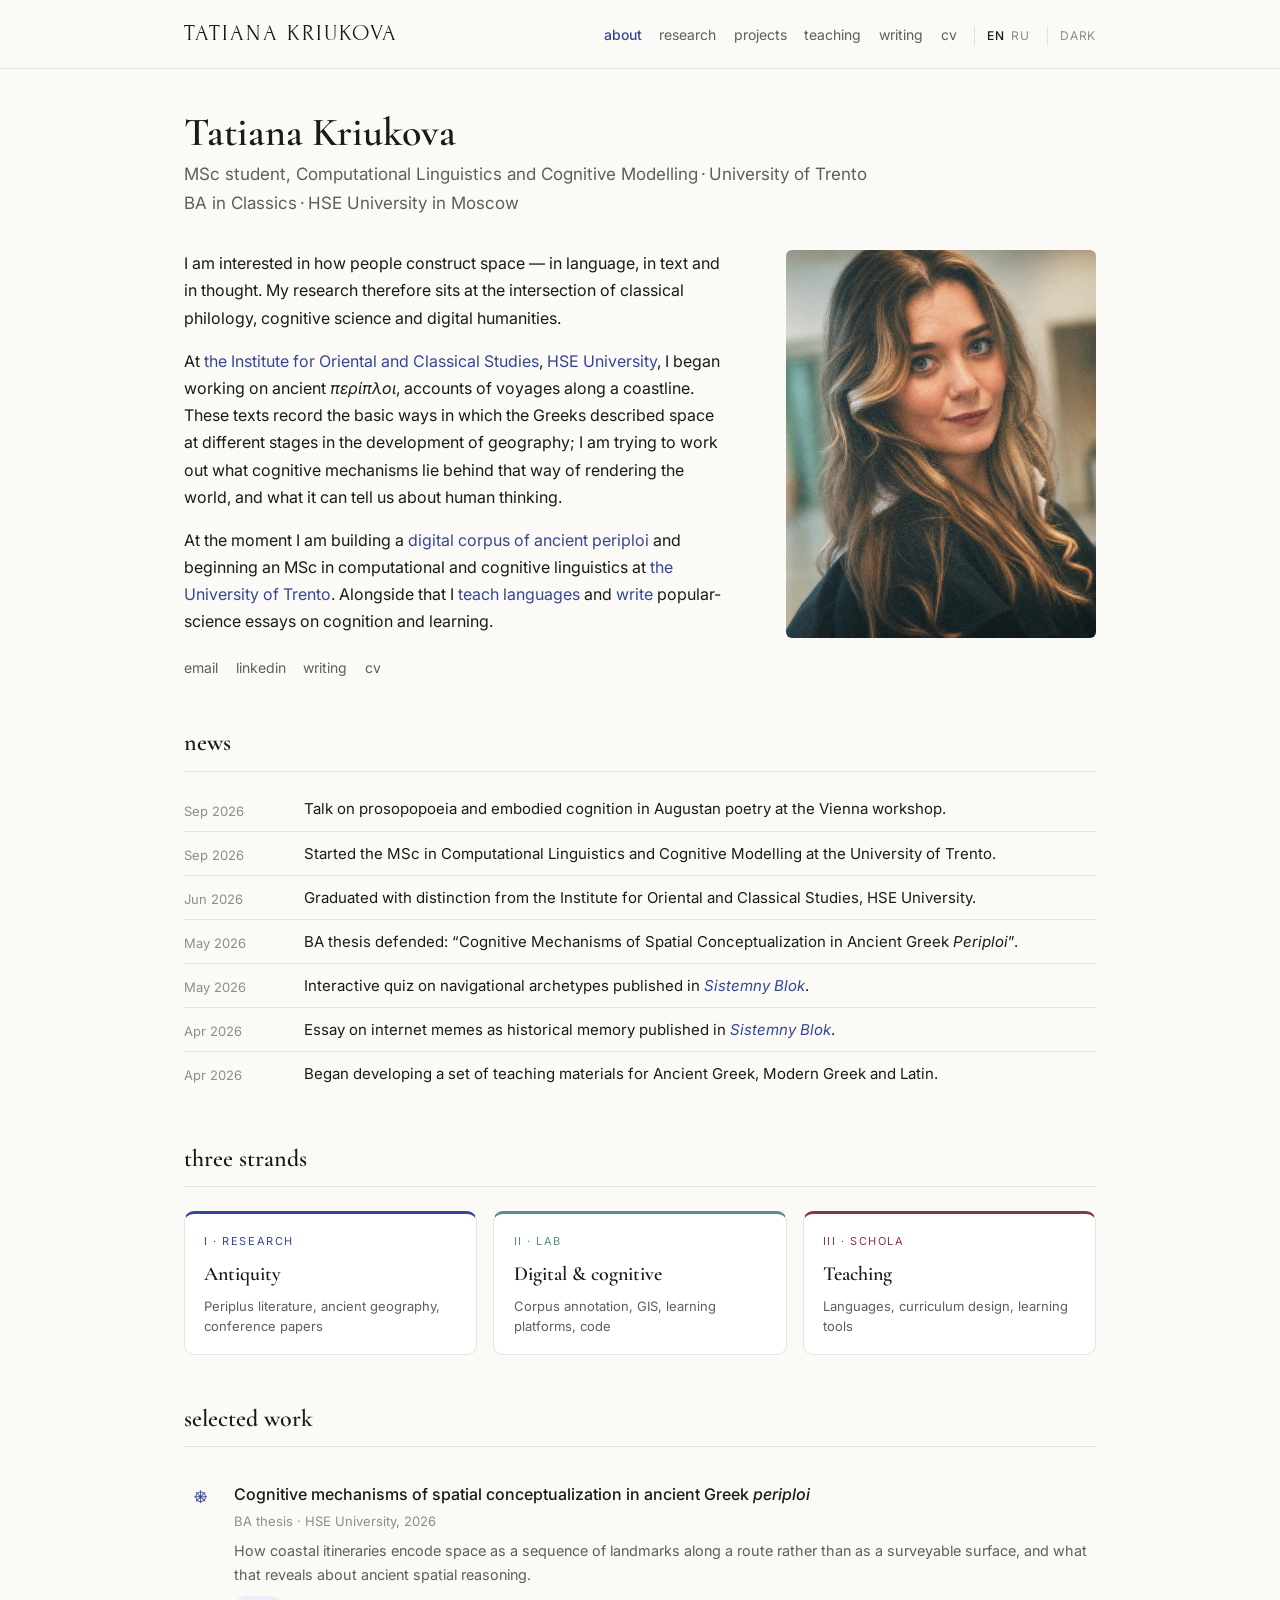
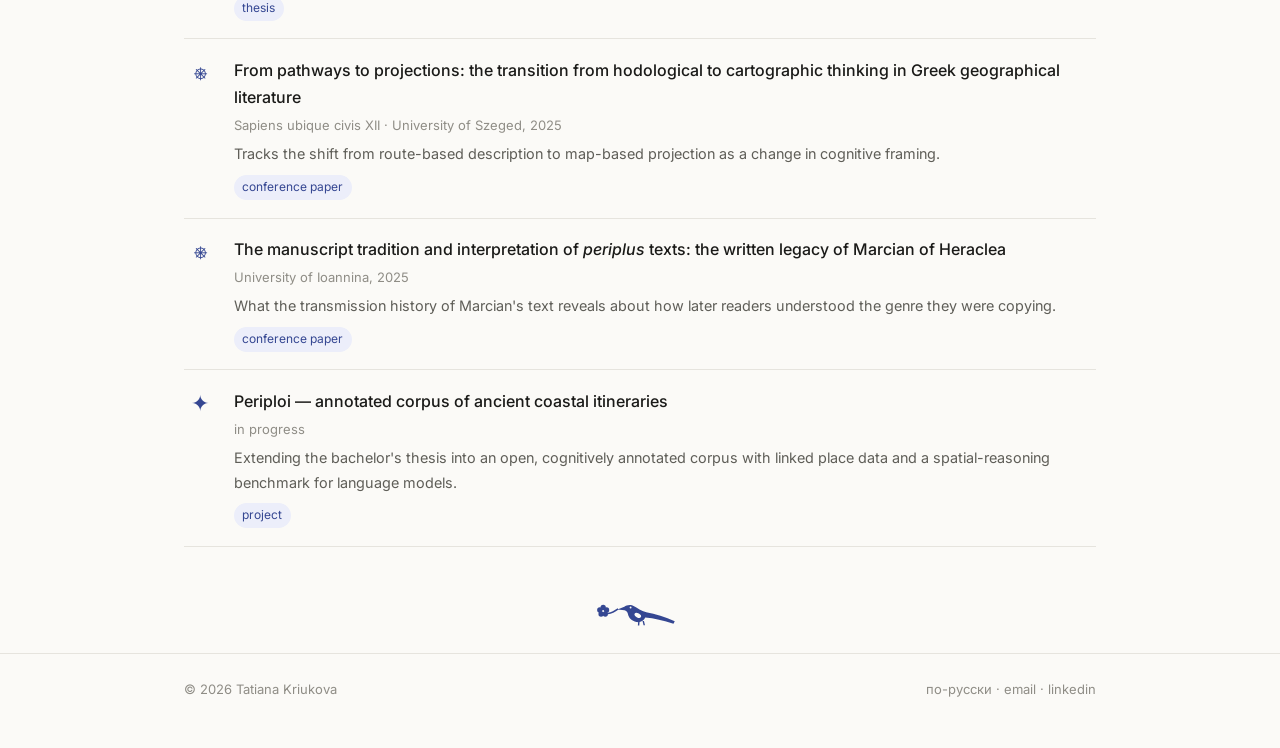
==== index.html @ 4d417af6 "Add files via upload" ====
<!DOCTYPE html>
<html lang="en">
<head>
<meta charset="utf-8">
<meta name="viewport" content="width=device-width, initial-scale=1">
<title>Tatiana Kriukova — cognition, coastlines, and code</title>
<meta name="description" content="Classicist and computational linguist. Periplus literature, spatial cognition in ancient Greek geographical writing, digital humanities and language teaching.">
<link rel="alternate" hreflang="en" href="index.html">
<link rel="alternate" hreflang="ru" href="ru/index.html">
<link rel="preconnect" href="https://fonts.googleapis.com">
<link rel="preconnect" href="https://fonts.gstatic.com" crossorigin>
<link href="https://fonts.googleapis.com/css2?family=Cormorant+Garamond:wght@400;500;600&family=Forum&family=Inter:wght@400;500&display=swap" rel="stylesheet">
<link rel="stylesheet" href="assets/css/style.css">
<script src="assets/js/theme.js"></script>
</head>
<body class="branch-research">

<header class="site-head">
  <div class="wrap">
    <a class="brand" href="index.html">TATIANA KRIUKOVA</a>
    <nav class="nav">
      <a class="here" href="index.html">about</a>
      <a href="research.html">research</a>
      <a href="projects.html">projects</a>
      <a href="teaching.html">teaching</a>
      <a href="blog.html">writing</a>
      <a href="cv.html">cv</a>
      <span class="lang"><a class="on" href="index.html">en</a><a href="ru/index.html" hreflang="ru">ru</a></span>
      <button class="theme" type="button" data-theme-toggle></button>
    </nav>
  </div>
</header>

<main class="wrap">

  <h1>Tatiana Kriukova</h1>
  <p class="lede">MSc student, Computational Linguistics and Cognitive Modelling&thinsp;·&thinsp;University of Trento<br>
  BA in Classics&thinsp;·&thinsp;HSE University in Moscow</p>

  <div class="intro">
    <div>
      <p>I am interested in how people construct space — in language, in text and in thought. My research therefore sits at the intersection of classical philology, cognitive science and digital humanities.</p>
      <p>At <a href="https://iocs.hse.ru/en/">the Institute for Oriental and Classical Studies</a>, <a href="https://www.hse.ru/en/">HSE University</a>, I began working on ancient <em>περίπλοι</em>, accounts of voyages along a coastline. These texts record the basic ways in which the Greeks described space at different stages in the development of geography; I am trying to work out what cognitive mechanisms lie behind that way of rendering the world, and what it can tell us about human thinking.</p>
      <p>At the moment I am building a <a href="projects.html">digital corpus of ancient periploi</a> and beginning an MSc in computational and cognitive linguistics at <a href="https://www.unitn.it/en">the University of Trento</a>. Alongside that I <a href="teaching.html">teach languages</a> and <a href="blog.html">write</a> popular-science essays on cognition and learning.</p>
      <div class="links">
        <a href="mailto:ich@takovaya.ru">email</a>
        <a href="https://www.linkedin.com/in/tatiana-kriukova-4731b1351/">linkedin</a>
        <a href="blog.html">writing</a>
        <a href="cv.html">cv</a>
      </div>
    </div>
    <img class="portrait" src="assets/img/portrait.jpg" alt="Portrait of Tatiana Kriukova">
  </div>

  <h2>news</h2>
  <ul class="news">
    <li><time>Sep 2026</time><span>Talk on prosopopoeia and embodied cognition in Augustan poetry at the Vienna workshop.</span></li>
    <li><time>Sep 2026</time><span>Started the MSc in Computational Linguistics and Cognitive Modelling at the University of Trento.</span></li>
    <li><time>Jun 2026</time><span>Graduated with distinction from the Institute for Oriental and Classical Studies, HSE University.</span></li>
    <li><time>May 2026</time><span>BA thesis defended: “Cognitive Mechanisms of Spatial Conceptualization in Ancient Greek <em>Periploi</em>”.</span></li>
    <li><time>May 2026</time><span>Interactive quiz on navigational archetypes published in <a href="https://sysblok.ru/test/test-vy-orientiruetes-v-prostranstve-kak-odissej-ili-kak-jandeks-karty/"><em>Sistemny Blok</em></a>.</span></li>
    <li><time>Apr 2026</time><span>Essay on internet memes as historical memory published in <a href="https://sysblok.ru/history/memory-pochemu-memy-jeto-tozhe-istoricheskaja-pamjat/"><em>Sistemny Blok</em></a>.</span></li>
    <li><time>Apr 2026</time><span>Began developing a set of teaching materials for Ancient Greek, Modern Greek and Latin.</span></li>
  </ul>

  <h2>three strands</h2>
  <div class="branches">
    <a class="branch b-research" href="research.html">
      <div class="k">I · research</div>
      <div class="t">Antiquity</div>
      <div class="d">Periplus literature, ancient geography, conference papers</div>
    </a>
    <a class="branch b-lab" href="projects.html">
      <div class="k">II · lab</div>
      <div class="t">Digital &amp; cognitive</div>
      <div class="d">Corpus annotation, GIS, learning platforms, code</div>
    </a>
    <a class="branch b-schola" href="teaching.html">
      <div class="k">III · schola</div>
      <div class="t">Teaching</div>
      <div class="d">Languages, curriculum design, learning tools</div>
    </a>
  </div>

  <h2>selected work</h2>

  <div class="entry">
    <div class="thumb" aria-hidden="true">⎈</div>
    <div>
      <p class="t">Cognitive mechanisms of spatial conceptualization in ancient Greek <em>periploi</em></p>
      <p class="m">BA thesis · HSE University, 2026</p>
      <p class="s">How coastal itineraries encode space as a sequence of landmarks along a route rather than as a surveyable surface, and what that reveals about ancient spatial reasoning.</p>
      <div class="tags"><span class="tag">thesis</span></div>
    </div>
  </div>

  <div class="entry">
    <div class="thumb" aria-hidden="true">⎈</div>
    <div>
      <p class="t">From pathways to projections: the transition from hodological to cartographic thinking in Greek geographical literature</p>
      <p class="m">Sapiens ubique civis XII · University of Szeged, 2025</p>
      <p class="s">Tracks the shift from route-based description to map-based projection as a change in cognitive framing.</p>
      <div class="tags"><span class="tag">conference paper</span></div>
    </div>
  </div>

  <div class="entry">
    <div class="thumb" aria-hidden="true">⎈</div>
    <div>
      <p class="t">The manuscript tradition and interpretation of <em>periplus</em> texts: the written legacy of Marcian of Heraclea</p>
      <p class="m">University of Ioannina, 2025</p>
      <p class="s">What the transmission history of Marcian's text reveals about how later readers understood the genre they were copying.</p>
      <div class="tags"><span class="tag">conference paper</span></div>
    </div>
  </div>

  <div class="entry">
    <div class="thumb" aria-hidden="true">✦</div>
    <div>
      <p class="t">Periploi — annotated corpus of ancient coastal itineraries</p>
      <p class="m">in progress</p>
      <p class="s">Extending the bachelor's thesis into an open, cognitively annotated corpus with linked place data and a spatial-reasoning benchmark for language models.</p>
      <div class="tags"><span class="tag">project</span></div>
    </div>
  </div>

  <div class="rule" aria-hidden="true"></div>

</main>

<footer class="site-foot">
  <div class="wrap">
    <span>© 2026 Tatiana Kriukova</span>
    <span><a href="ru/index.html">по-русски</a> · <a href="mailto:ich@takovaya.ru">email</a> · <a href="https://www.linkedin.com/in/tatiana-kriukova-4731b1351/">linkedin</a></span>
  </div>
</footer>

</body>
</html>
---- assets/css/style.css ----
:root {
  --c-academia: #354792;
  --c-digital:  #5b8c89;
  --c-teaching: #87354d;
  --c-soft:     #8285b8;

  --paper: #fbfaf7;
  --card:  #ffffff;
  --ink:   #1a1a18;
  --ink-2: #5f5e58;
  --ink-3: #8f8d86;
  --rule:  #e6e4de;
  --tint:  #f1efe9;

  --accent:    var(--c-academia);
  --accent-bg: #eceefa;

  --measure: 60rem;
  --measure-text: 44rem;
  --font-display: "Cormorant Garamond", Georgia, serif;
  --font-brand: "Forum", "Cormorant Garamond", Georgia, serif;
  --font-body: "Inter", -apple-system, BlinkMacSystemFont, "Segoe UI", sans-serif;
}

body.branch-research { --accent: var(--c-academia); --accent-bg: #eceefa; }
body.branch-lab      { --accent: var(--c-digital);  --accent-bg: #e9f2f1; }
body.branch-schola   { --accent: var(--c-teaching); --accent-bg: #f7eaee; }
body.branch-writing  { --accent: var(--c-soft);     --accent-bg: #eeeef7; }

:root[data-theme="dark"] {
  --paper: #16161a;
  --card:  #1e1e23;
  --ink:   #eceae4;
  --ink-2: #a9a7a0;
  --ink-3: #7c7a74;
  --rule:  #2f2f36;
  --tint:  #24242b;

  --c-academia: #8f9ce0;
  --c-digital:  #7fc0bb;
  --c-teaching: #d98ba3;
  --c-soft:     #a8abd8;
  --accent-bg:  #24242e;
}
:root[data-theme="dark"] body.branch-research { --accent-bg: #202436; }
:root[data-theme="dark"] body.branch-lab      { --accent-bg: #1c2a29; }
:root[data-theme="dark"] body.branch-schola   { --accent-bg: #2e1f26; }
:root[data-theme="dark"] body.branch-writing  { --accent-bg: #232430; }

*, *::before, *::after { box-sizing: border-box; }

body {
  margin: 0;
  background: var(--paper);
  color: var(--ink);
  font-family: var(--font-body);
  font-size: 16px;
  line-height: 1.7;
  -webkit-font-smoothing: antialiased;
}

.wrap { max-width: var(--measure); margin: 0 auto; padding: 0 1.5rem; }

a { color: var(--accent); text-decoration: none; border-bottom: 1px solid transparent; }
a:hover { border-bottom-color: var(--accent); }

.site-head {
  border-bottom: 1px solid var(--rule);
  padding: 1.25rem 0;
  margin-bottom: 2.5rem;
}
.site-head .wrap {
  display: flex; flex-wrap: wrap; gap: 0.75rem 1.5rem;
  align-items: baseline; justify-content: space-between;
}
.brand {
  font-family: var(--font-brand);
  font-size: 1.45rem; font-weight: 400;
  letter-spacing: 0.09em; line-height: 1.2;
  color: var(--ink); border: 0;
}
.brand:hover { border: 0; color: var(--accent); }

.nav { display: flex; flex-wrap: wrap; align-items: baseline; gap: 1.1rem; font-size: 0.875rem; }
.nav a { color: var(--ink-2); border: 0; }
.nav a:hover { color: var(--accent); }
.nav a.here { color: var(--accent); font-weight: 500; }

.lang { display: inline-flex; gap: 0.4rem; align-items: baseline; padding-left: 0.75rem; border-left: 1px solid var(--rule); font-size: 0.75rem; letter-spacing: 0.06em; }
.lang a { color: var(--ink-3); border: 0; text-transform: uppercase; }
.lang a:hover { color: var(--accent); }
.lang a.on { color: var(--ink); font-weight: 500; }

.theme {
  font: inherit; font-size: 0.75rem; letter-spacing: 0.06em; text-transform: uppercase;
  color: var(--ink-3); background: none; border: 0; padding: 0 0 0 0.75rem;
  border-left: 1px solid var(--rule); cursor: pointer; line-height: inherit;
}
.theme:hover { color: var(--accent); }
.theme:focus-visible { outline: 2px solid var(--accent); outline-offset: 3px; border-radius: 2px; }

h1 {
  font-family: var(--font-display);
  font-size: 2.5rem; font-weight: 600; line-height: 1.15;
  margin: 0 0 0.35rem;
}
h2 {
  font-family: var(--font-display);
  font-size: 1.5rem; font-weight: 600;
  margin: 2.75rem 0 1rem;
  padding-bottom: 0.4rem;
  border-bottom: 1px solid var(--rule);
}
h3 { font-size: 1.0625rem; font-weight: 500; margin: 1.75rem 0 0.4rem; }
.lede { color: var(--ink-2); font-size: 1.0625rem; margin: 0 0 2rem; }
.small { font-size: 0.8125rem; color: var(--ink-3); }
p { margin: 0 0 1rem; }

main > p, main > blockquote, main > ul:not(.news) { max-width: var(--measure-text); }
main > p.lede { max-width: none; }
.intro > div > p { max-width: 34rem; }

.intro { display: grid; grid-template-columns: minmax(0,1fr) 310px; gap: 2.5rem; align-items: start; }
.portrait {
  width: 310px; aspect-ratio: 4/5; object-fit: cover;
  border-radius: 6px; background: var(--tint); display: block;
}
.links { display: flex; flex-wrap: wrap; gap: 0.5rem 1.1rem; font-size: 0.875rem; margin-top: 1.25rem; }
.links a { color: var(--ink-2); border: 0; }
.links a:hover { color: var(--accent); }

.news { list-style: none; padding: 0; margin: 0; font-size: 0.9375rem; }
.news li { display: grid; grid-template-columns: 6.5rem minmax(0,1fr); gap: 1rem; padding: 0.55rem 0; border-bottom: 1px solid var(--rule); }
.news li:last-child { border-bottom: 0; }
.news time { color: var(--ink-3); font-size: 0.8125rem; padding-top: 0.2rem; }

.branches { display: grid; grid-template-columns: repeat(auto-fit, minmax(180px,1fr)); gap: 1rem; margin: 1.5rem 0 0; }
.branch {
  display: block; padding: 1.1rem 1.2rem; border-radius: 10px;
  border: 1px solid var(--rule); border-top: 3px solid var(--bc);
  background: var(--card); color: var(--ink);
}
.branch:hover { border-color: var(--bc); border-top-color: var(--bc); }
.branch .k { font-size: 0.6875rem; letter-spacing: 0.14em; text-transform: uppercase; color: var(--bc); }
.branch .t { font-family: var(--font-display); font-size: 1.25rem; font-weight: 600; margin: 0.4rem 0 0.3rem; }
.branch .d { font-size: 0.8125rem; color: var(--ink-2); line-height: 1.55; }
.b-research { --bc: var(--c-academia); }
.b-lab      { --bc: var(--c-digital); }
.b-schola   { --bc: var(--c-teaching); }

.entry { display: grid; grid-template-columns: 2rem minmax(0,1fr); gap: 1.1rem; padding: 1.1rem 0; border-bottom: 1px solid var(--rule); }
.entry:last-child { border-bottom: 0; }
.thumb {
  width: 2rem; height: 2rem;
  display: flex; align-items: center; justify-content: center;
  font-family: var(--font-display); font-size: 1.4rem; line-height: 1;
  color: var(--accent); user-select: none;
}
.entry .t { font-weight: 500; margin: 0 0 0.15rem; }
.entry .m { font-size: 0.8125rem; color: var(--ink-3); margin: 0 0 0.4rem; }
.entry .s { font-size: 0.9rem; color: var(--ink-2); margin: 0; }
.tags { display: flex; flex-wrap: wrap; gap: 0.4rem; margin-top: 0.5rem; }
.tags.loose { margin-top: 1.25rem; }
.tag {
  font-size: 0.75rem; padding: 0.15rem 0.55rem; border-radius: 999px;
  background: var(--accent-bg); color: var(--accent); border: 0;
}
a.tag:hover { border: 0; opacity: 0.75; }

.note {
  background: var(--accent-bg); border-radius: 10px;
  padding: 1.1rem 1.25rem; margin: 1.5rem 0; font-size: 0.9375rem;
}
.note strong { font-weight: 500; }

blockquote {
  margin: 1.5rem 0; padding: 0.25rem 0 0.25rem 1.1rem;
  border-left: 2px solid var(--c-soft);
  color: var(--ink-2); font-family: var(--font-display); font-size: 1.15rem;
}

.rule { height: 30px; margin: 3.25rem auto 0; }
@supports ((-webkit-mask-image: url("../img/ornament.svg")) or (mask-image: url("../img/ornament.svg"))) {
  .rule {
    width: 96px;
    background-color: var(--accent);
    -webkit-mask: url("../img/ornament.svg") no-repeat center / contain;
    mask: url("../img/ornament.svg") no-repeat center / contain;
  }
}

.site-foot {
  margin-top: 1.5rem; padding: 1.5rem 0 3rem;
  border-top: 1px solid var(--rule);
  font-size: 0.8125rem; color: var(--ink-3);
}
.site-foot .wrap {
  display: flex; flex-wrap: wrap; gap: 0.5rem 1.25rem; justify-content: space-between;
}
.site-foot a { color: var(--ink-3); }

@media (max-width: 640px) {
  h1 { font-size: 2rem; }
  .intro { grid-template-columns: 1fr; }
  .portrait { width: 100%; max-width: 280px; }
  .news li { grid-template-columns: 1fr; gap: 0.15rem; padding: 0.7rem 0; }
  .entry { grid-template-columns: 1.6rem minmax(0,1fr); gap: 0.85rem; }
  .thumb { width: 1.6rem; height: 1.6rem; font-size: 1.2rem; }
}
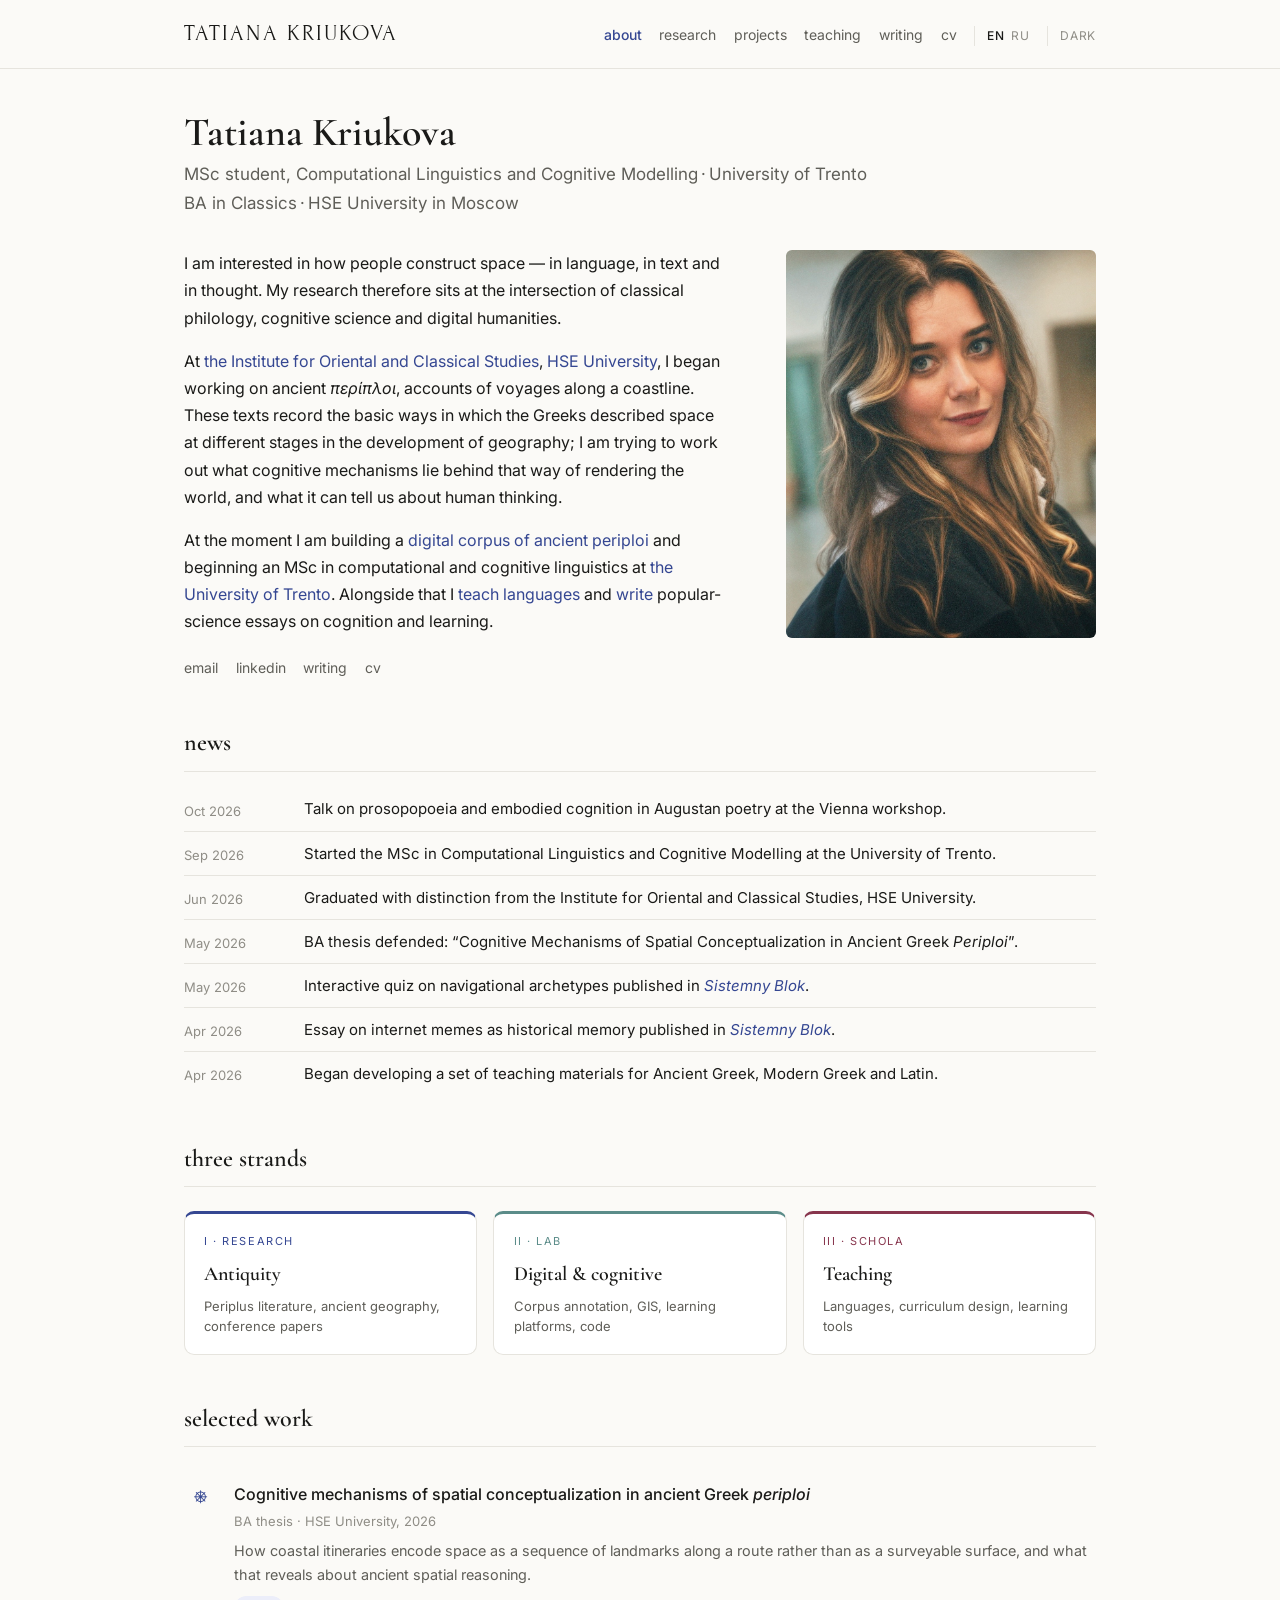
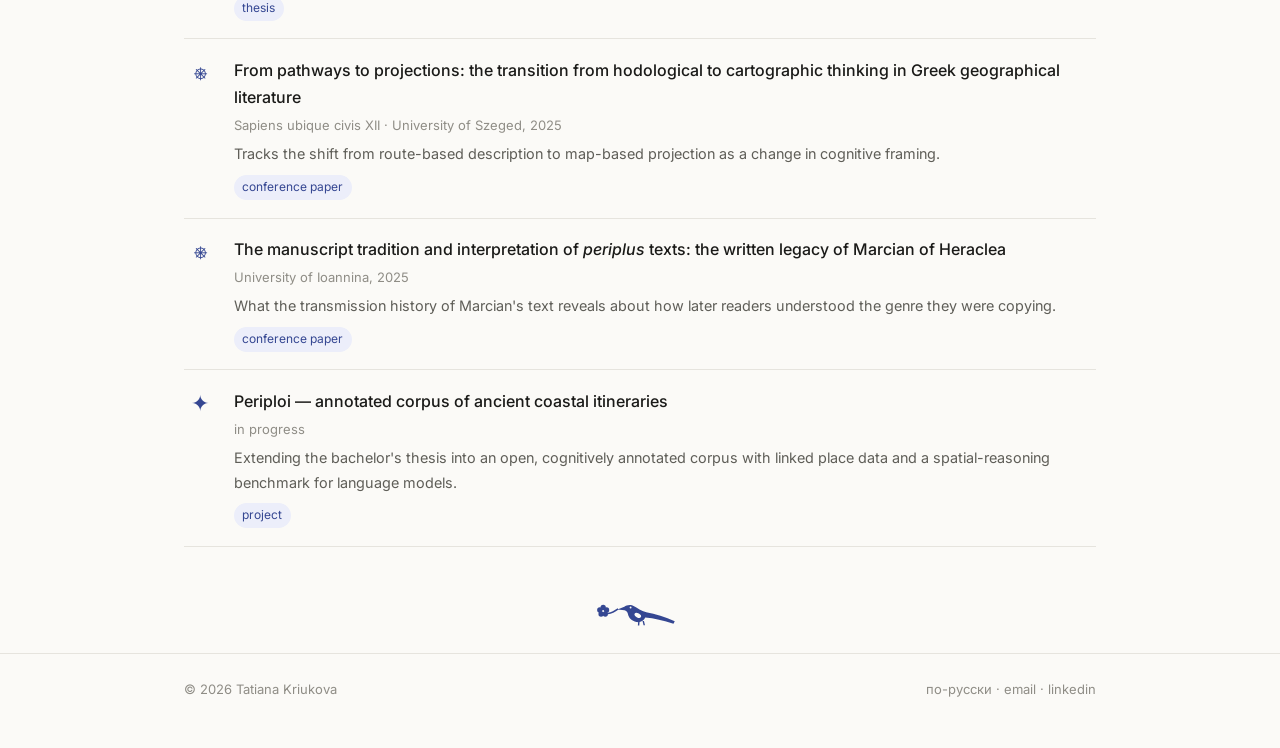
==== commit 22dda39d: "Update index.html" ====
--- a/index.html
+++ b/index.html
@@ -54,7 +54,7 @@
 
   <h2>news</h2>
   <ul class="news">
-    <li><time>Sep 2026</time><span>Talk on prosopopoeia and embodied cognition in Augustan poetry at the Vienna workshop.</span></li>
+    <li><time>Oct 2026</time><span>Talk on prosopopoeia and embodied cognition in Augustan poetry at the Vienna workshop.</span></li>
     <li><time>Sep 2026</time><span>Started the MSc in Computational Linguistics and Cognitive Modelling at the University of Trento.</span></li>
     <li><time>Jun 2026</time><span>Graduated with distinction from the Institute for Oriental and Classical Studies, HSE University.</span></li>
     <li><time>May 2026</time><span>BA thesis defended: “Cognitive Mechanisms of Spatial Conceptualization in Ancient Greek <em>Periploi</em>”.</span></li>
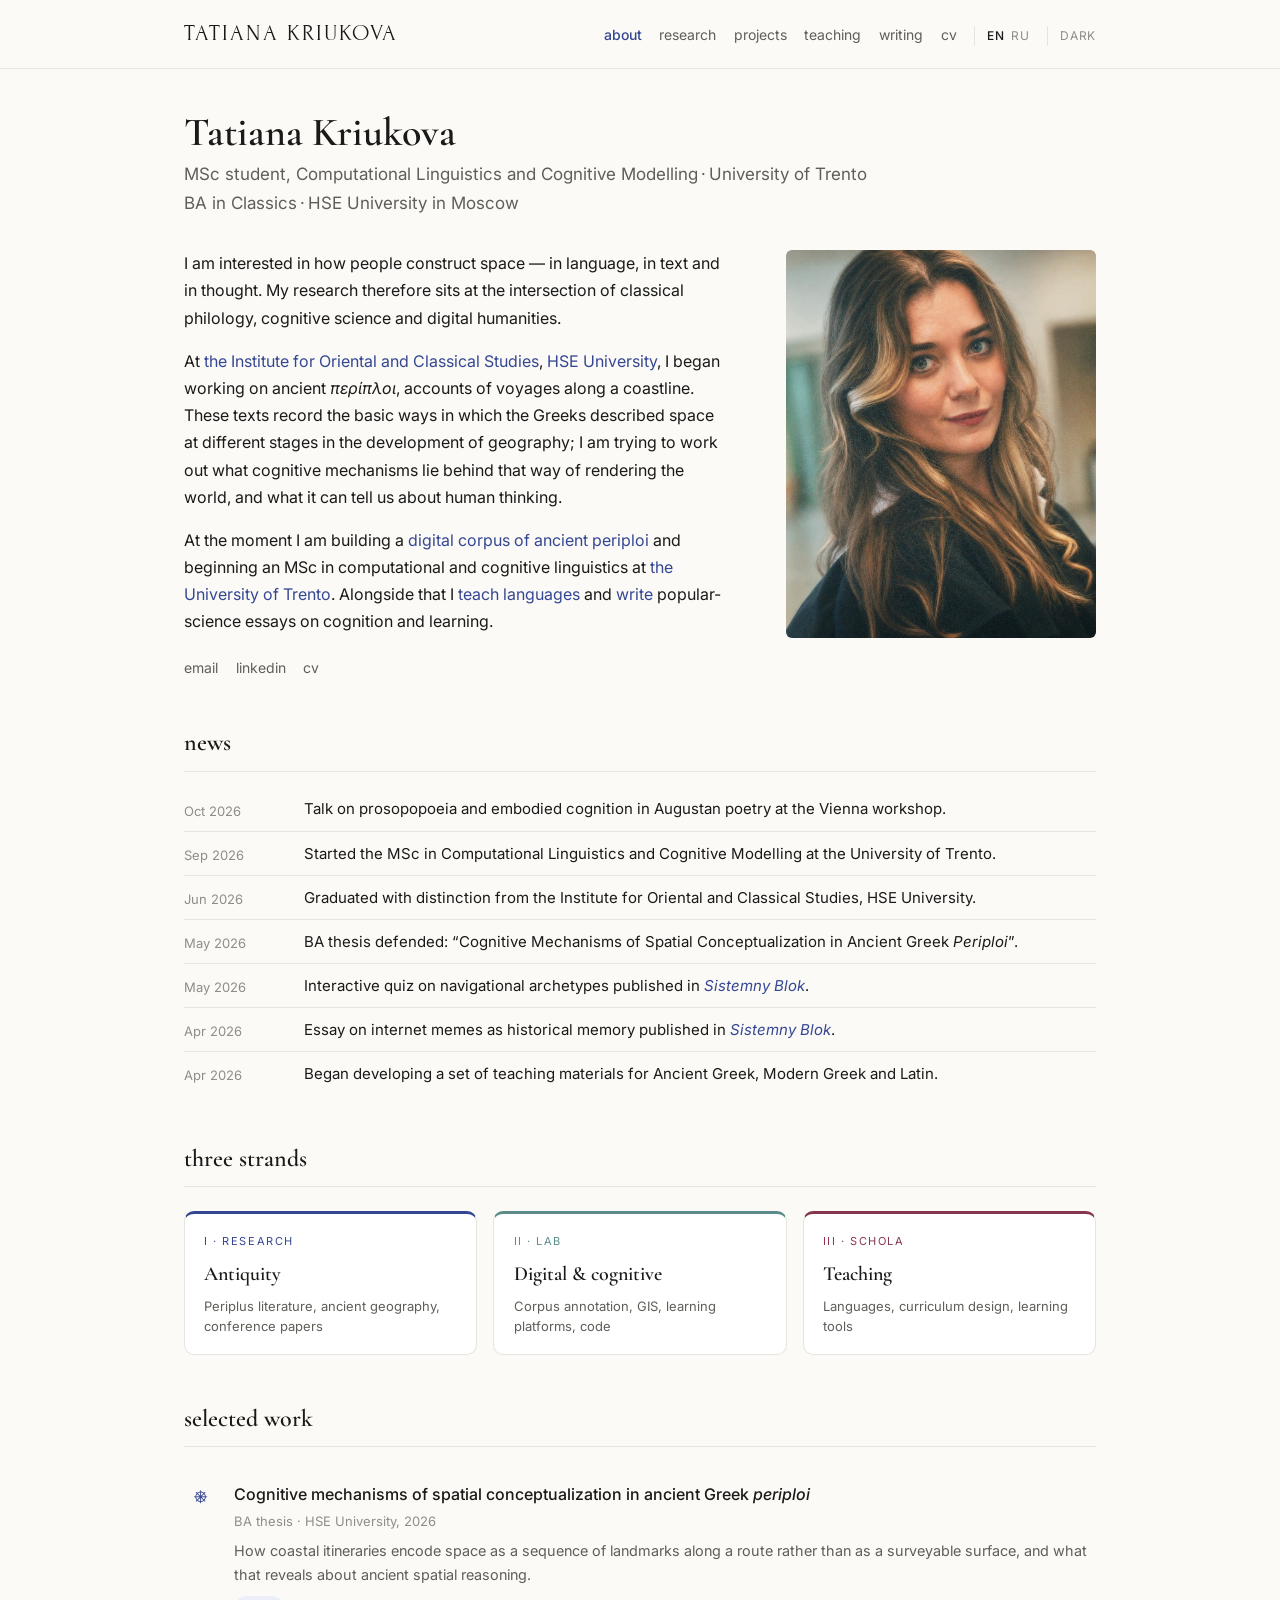
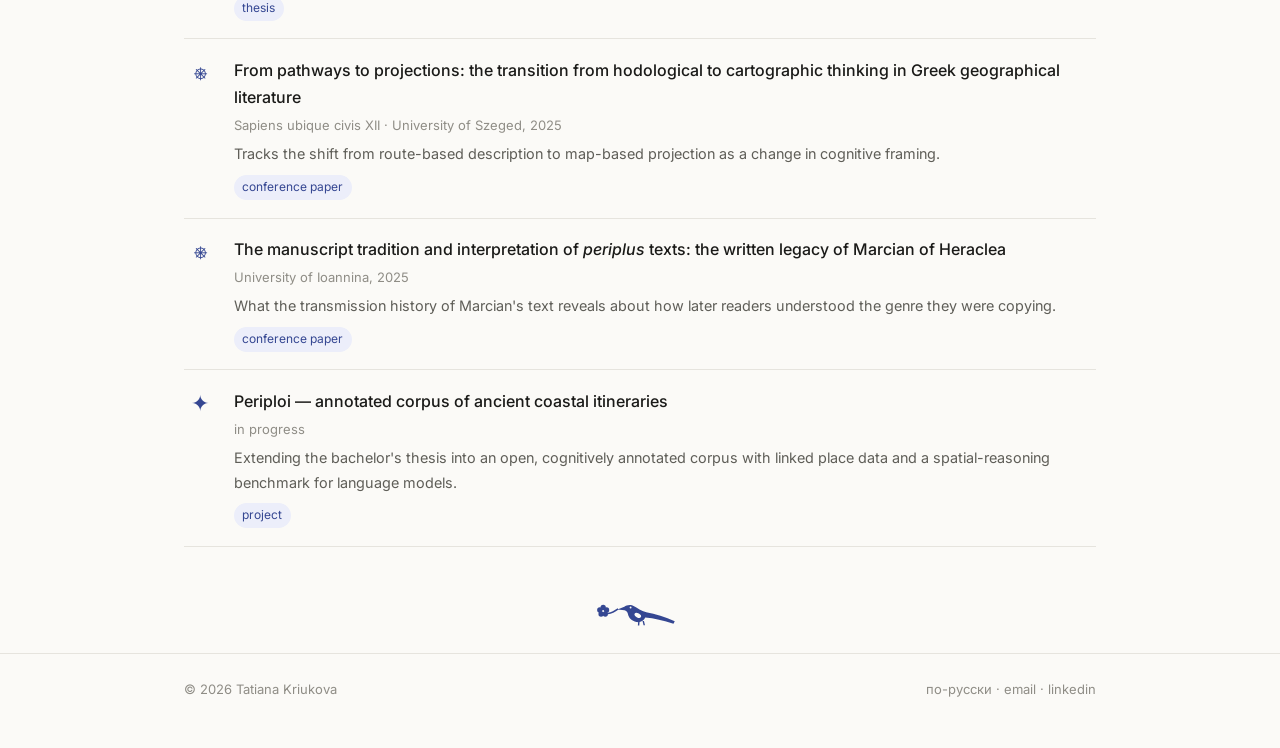
==== commit 107bdd6a: "Update index.html" ====
--- a/index.html
+++ b/index.html
@@ -45,7 +45,6 @@
       <div class="links">
         <a href="mailto:ich@takovaya.ru">email</a>
         <a href="https://www.linkedin.com/in/tatiana-kriukova-4731b1351/">linkedin</a>
-        <a href="blog.html">writing</a>
         <a href="cv.html">cv</a>
       </div>
     </div>
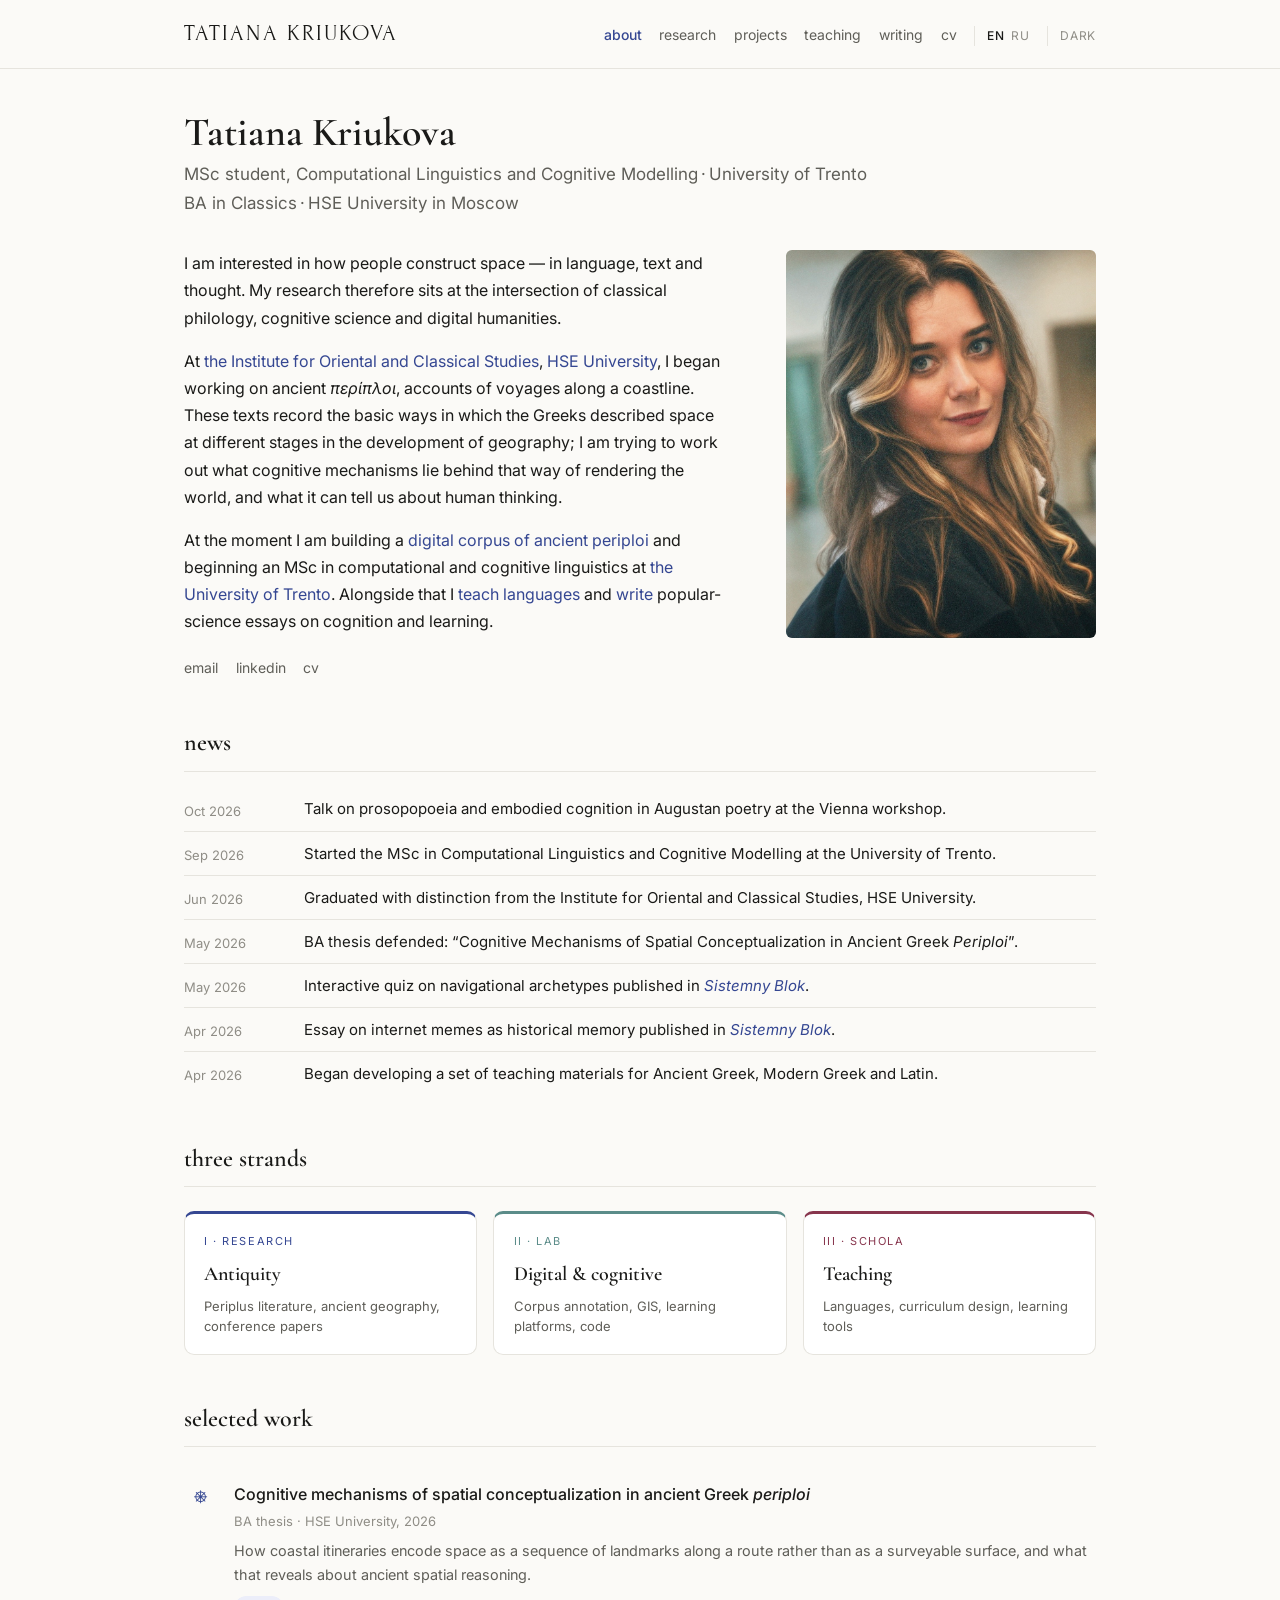
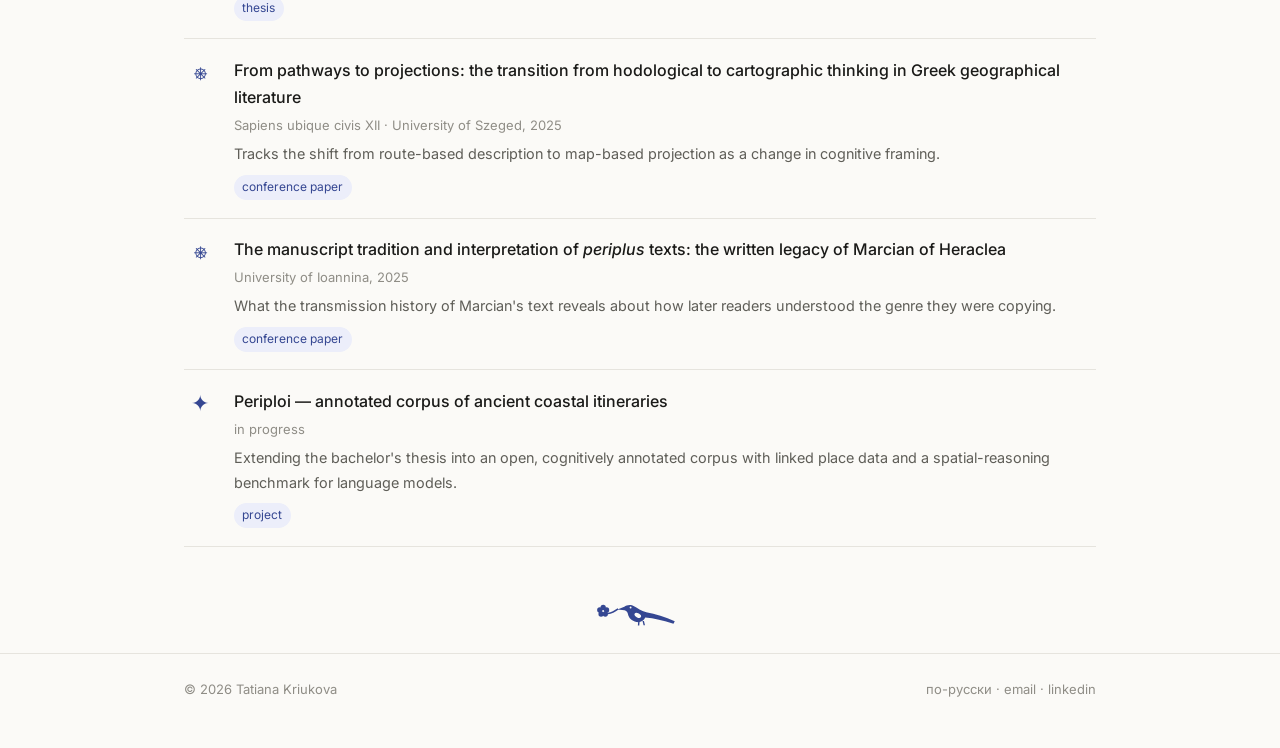
==== commit bb7e3972: "Update index.html" ====
--- a/index.html
+++ b/index.html
@@ -5,6 +5,7 @@
 <meta name="viewport" content="width=device-width, initial-scale=1">
 <title>Tatiana Kriukova — cognition, coastlines, and code</title>
 <meta name="description" content="Classicist and computational linguist. Periplus literature, spatial cognition in ancient Greek geographical writing, digital humanities and language teaching.">
+<link rel="canonical" href="https://takovaya.github.io/">
 <link rel="alternate" hreflang="en" href="index.html">
 <link rel="alternate" hreflang="ru" href="ru/index.html">
 <link rel="preconnect" href="https://fonts.googleapis.com">
@@ -39,7 +40,7 @@
 
   <div class="intro">
     <div>
-      <p>I am interested in how people construct space — in language, in text and in thought. My research therefore sits at the intersection of classical philology, cognitive science and digital humanities.</p>
+      <p>I am interested in how people construct space — in language, text and thought. My research therefore sits at the intersection of classical philology, cognitive science and digital humanities.</p>
       <p>At <a href="https://iocs.hse.ru/en/">the Institute for Oriental and Classical Studies</a>, <a href="https://www.hse.ru/en/">HSE University</a>, I began working on ancient <em>περίπλοι</em>, accounts of voyages along a coastline. These texts record the basic ways in which the Greeks described space at different stages in the development of geography; I am trying to work out what cognitive mechanisms lie behind that way of rendering the world, and what it can tell us about human thinking.</p>
       <p>At the moment I am building a <a href="projects.html">digital corpus of ancient periploi</a> and beginning an MSc in computational and cognitive linguistics at <a href="https://www.unitn.it/en">the University of Trento</a>. Alongside that I <a href="teaching.html">teach languages</a> and <a href="blog.html">write</a> popular-science essays on cognition and learning.</p>
       <div class="links">
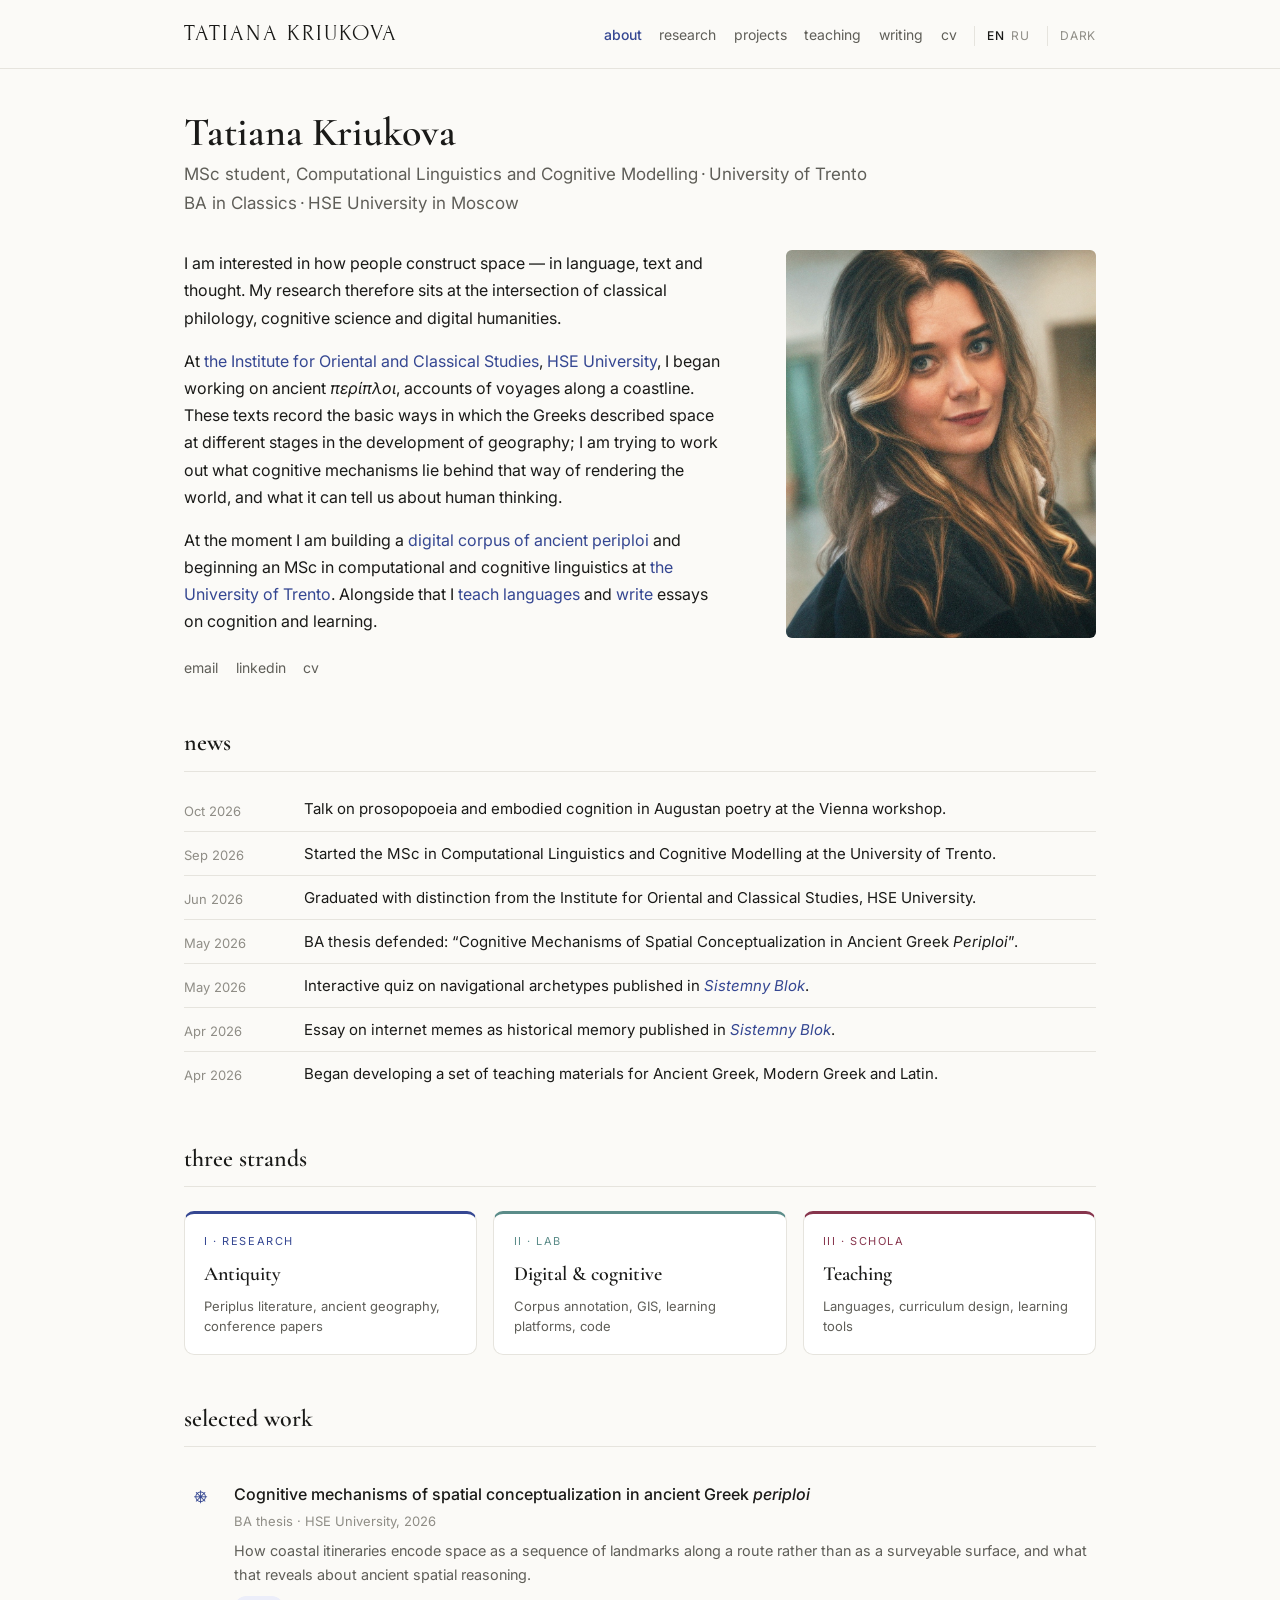
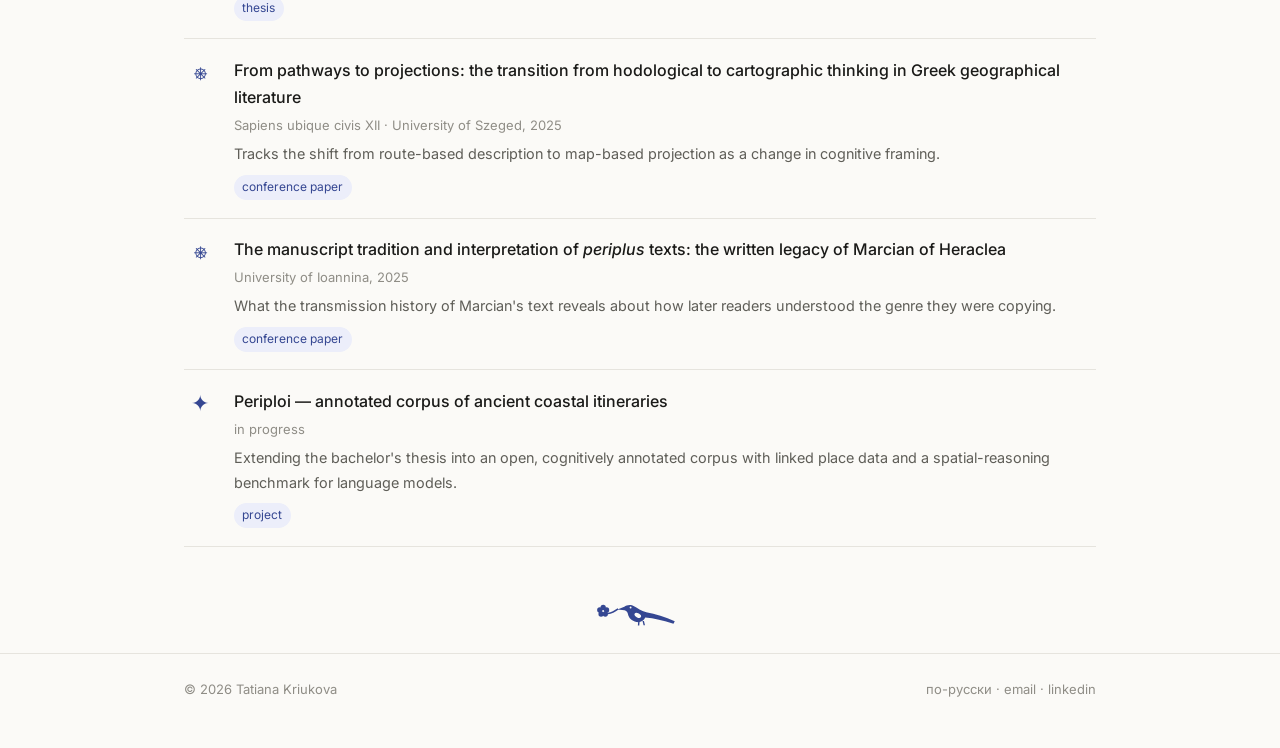
==== commit 68915070: "Update index.html" ====
--- a/index.html
+++ b/index.html
@@ -6,6 +6,7 @@
 <title>Tatiana Kriukova — cognition, coastlines, and code</title>
 <meta name="description" content="Classicist and computational linguist. Periplus literature, spatial cognition in ancient Greek geographical writing, digital humanities and language teaching.">
 <link rel="canonical" href="https://takovaya.github.io/">
+<meta name="google-site-verification" content="JOXgi3MDmleic7Cc4HvrXkIG1Qavcxxr2HMPaL16uUY" />
 <link rel="alternate" hreflang="en" href="index.html">
 <link rel="alternate" hreflang="ru" href="ru/index.html">
 <link rel="preconnect" href="https://fonts.googleapis.com">
@@ -42,7 +43,7 @@
     <div>
       <p>I am interested in how people construct space — in language, text and thought. My research therefore sits at the intersection of classical philology, cognitive science and digital humanities.</p>
       <p>At <a href="https://iocs.hse.ru/en/">the Institute for Oriental and Classical Studies</a>, <a href="https://www.hse.ru/en/">HSE University</a>, I began working on ancient <em>περίπλοι</em>, accounts of voyages along a coastline. These texts record the basic ways in which the Greeks described space at different stages in the development of geography; I am trying to work out what cognitive mechanisms lie behind that way of rendering the world, and what it can tell us about human thinking.</p>
-      <p>At the moment I am building a <a href="projects.html">digital corpus of ancient periploi</a> and beginning an MSc in computational and cognitive linguistics at <a href="https://www.unitn.it/en">the University of Trento</a>. Alongside that I <a href="teaching.html">teach languages</a> and <a href="blog.html">write</a> popular-science essays on cognition and learning.</p>
+      <p>At the moment I am building a <a href="projects.html">digital corpus of ancient periploi</a> and beginning an MSc in computational and cognitive linguistics at <a href="https://www.unitn.it/en">the University of Trento</a>. Alongside that I <a href="teaching.html">teach languages</a> and <a href="blog.html">write</a> essays on cognition and learning.</p>
       <div class="links">
         <a href="mailto:ich@takovaya.ru">email</a>
         <a href="https://www.linkedin.com/in/tatiana-kriukova-4731b1351/">linkedin</a>
